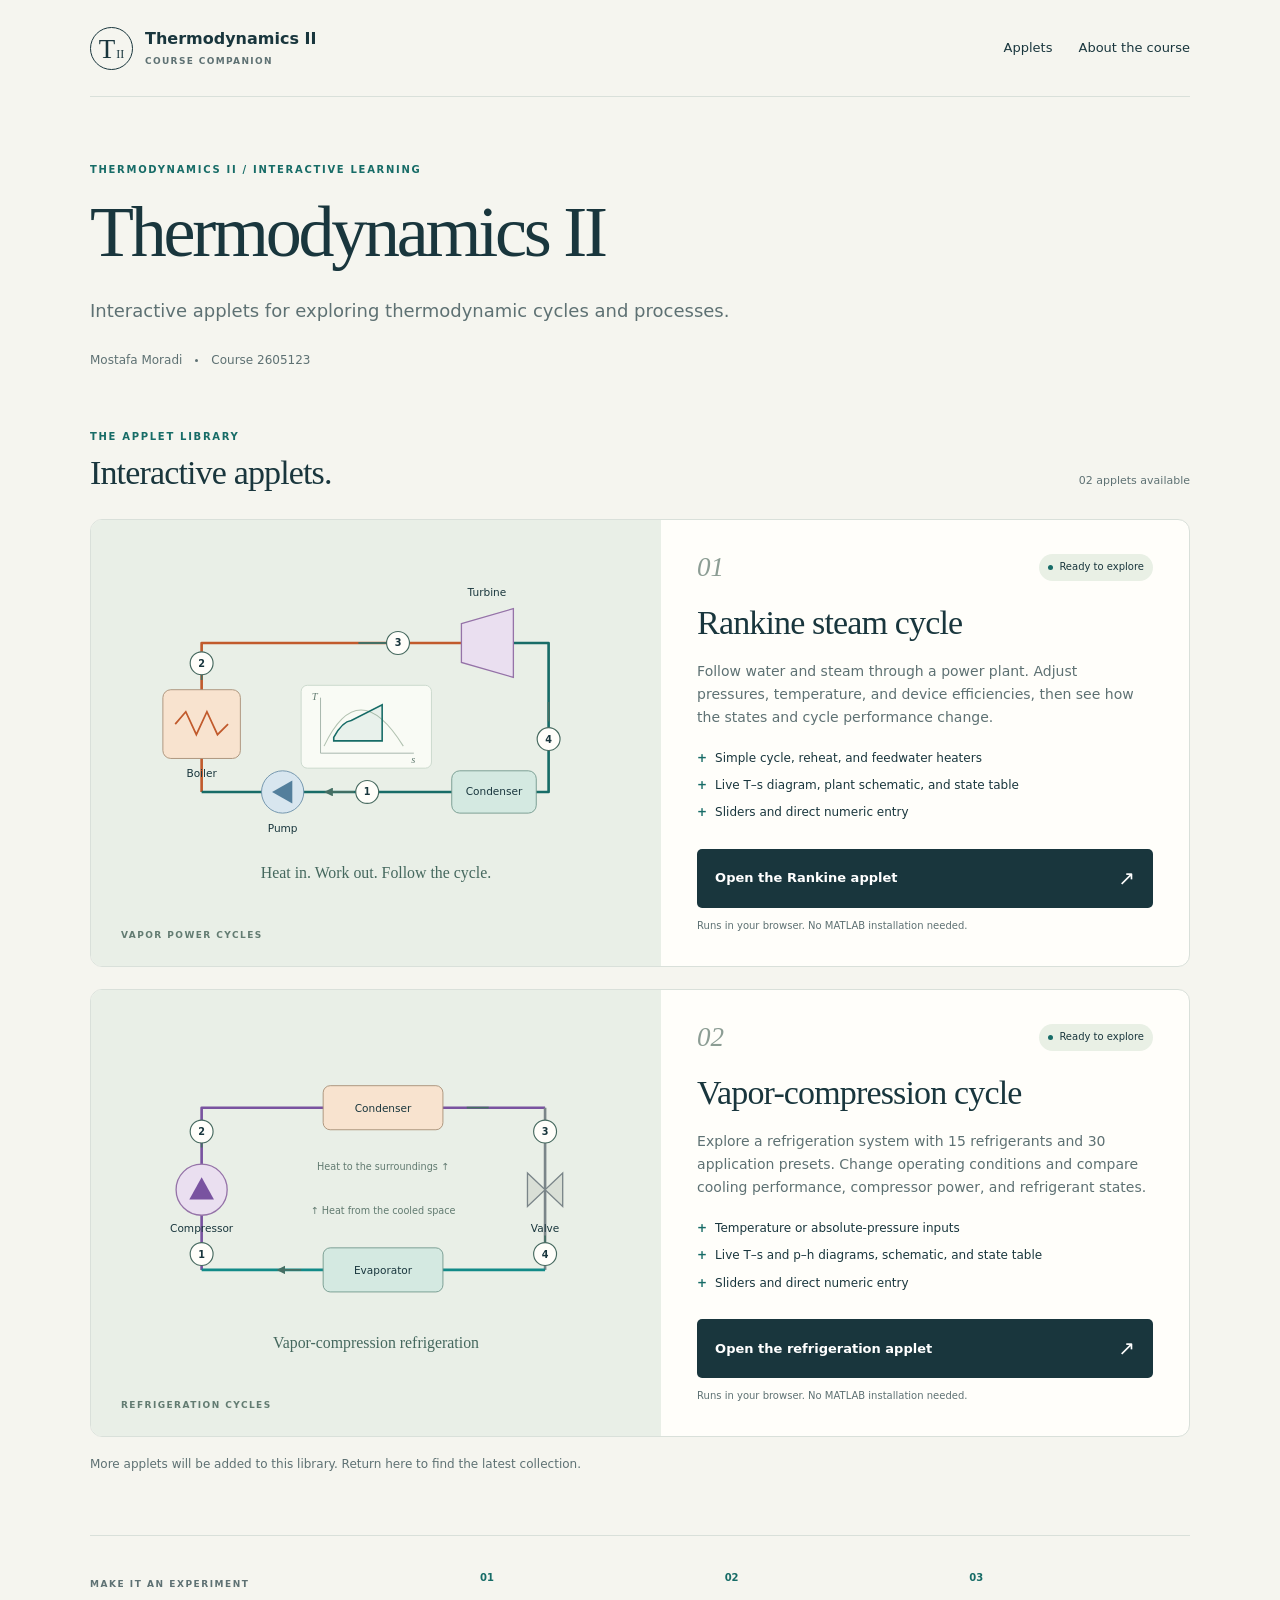
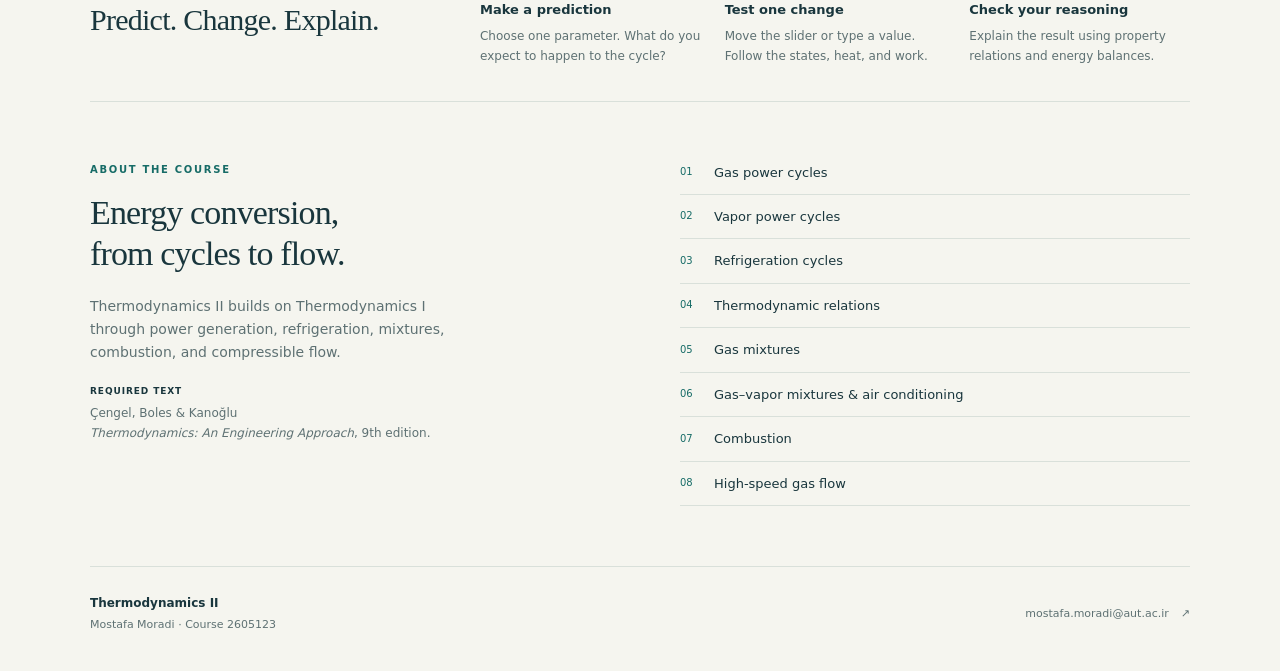
==== index.html @ 073ca59f "Add files via upload" ====
<!doctype html>
<html lang="en">
<head><meta charset="utf-8"><meta name="viewport" content="width=device-width, initial-scale=1"><meta name="theme-color" content="#19363d"><title>Thermodynamics II · Course applets</title><meta name="description" content="Interactive Thermodynamics II applets. Explore the Rankine steam cycle, reheat, and feedwater heating in your browser."><link rel="stylesheet" href="course.css"><link rel="icon" type="image/svg+xml" href="assets/favicon.svg"></head>
<body>
<a class="skip" href="#applets">Skip to applets</a>
<div class="page">
<header class="masthead"><a class="course-name" href="index.html" aria-label="Thermodynamics II home"><span class="course-mark" aria-hidden="true">T<span>II</span></span><span>Thermodynamics II<small>COURSE COMPANION</small></span></a><nav aria-label="Course navigation"><a href="#applets">Applets</a><a href="#course">About the course</a></nav></header>
<main>
<section class="intro" aria-labelledby="course-title"><p class="eyebrow">THERMODYNAMICS II / INTERACTIVE LEARNING</p><h1 id="course-title">Thermodynamics II</h1><p class="lead">Interactive applets for exploring thermodynamic cycles and processes.</p><div class="byline"><span>Mostafa Moradi</span><span class="divider" aria-hidden="true"></span><span>Course 2605123</span></div></section>
<section class="library" id="applets" aria-labelledby="library-title"><div class="section-heading"><div><p class="eyebrow">THE APPLET LIBRARY</p><h2 id="library-title">Interactive applets.</h2></div><span class="count">02 applets available</span></div>
<article class="applet"><div class="applet-art"><a href="applets/rankine/index.html" tabindex="-1" aria-hidden="true"><img src="assets/rankine-cycle.svg" width="620" height="430" alt=""></a><span class="art-caption">VAPOR POWER CYCLES</span></div><div class="applet-copy"><div class="applet-meta"><span class="applet-number">01</span><span class="available"><i aria-hidden="true"></i>Ready to explore</span></div><h3>Rankine steam cycle</h3><p>Follow water and steam through a power plant. Adjust pressures, temperature, and device efficiencies, then see how the states and cycle performance change.</p><ul class="features"><li>Simple cycle, reheat, and feedwater heaters</li><li>Live T–s diagram, plant schematic, and state table</li><li>Sliders and direct numeric entry</li></ul><a class="open-app" href="applets/rankine/index.html">Open the Rankine applet <span aria-hidden="true">↗</span></a><p class="browser-note">Runs in your browser. No MATLAB installation needed.</p></div></article>
<article class="applet"><div class="applet-art"><a href="applets/vapor-compression/index.html" tabindex="-1" aria-hidden="true"><img src="assets/vapor-compression.svg" width="620" height="430" alt=""></a><span class="art-caption">REFRIGERATION CYCLES</span></div><div class="applet-copy"><div class="applet-meta"><span class="applet-number">02</span><span class="available"><i aria-hidden="true"></i>Ready to explore</span></div><h3>Vapor-compression cycle</h3><p>Explore a refrigeration system with 15 refrigerants and 30 application presets. Change operating conditions and compare cooling performance, compressor power, and refrigerant states.</p><ul class="features"><li>Temperature or absolute-pressure inputs</li><li>Live T–s and p–h diagrams, schematic, and state table</li><li>Sliders and direct numeric entry</li></ul><a class="open-app" href="applets/vapor-compression/index.html">Open the refrigeration applet <span aria-hidden="true">↗</span></a><p class="browser-note">Runs in your browser. No MATLAB installation needed.</p></div></article>
<p class="library-note">More applets will be added to this library. Return here to find the latest collection.</p>
</section>
<section class="study" aria-labelledby="study-title"><div><p class="eyebrow">MAKE IT AN EXPERIMENT</p><h2 id="study-title">Predict. Change. Explain.</h2></div><ol><li><span>01</span><div><h3>Make a prediction</h3><p>Choose one parameter. What do you expect to happen to the cycle?</p></div></li><li><span>02</span><div><h3>Test one change</h3><p>Move the slider or type a value. Follow the states, heat, and work.</p></div></li><li><span>03</span><div><h3>Check your reasoning</h3><p>Explain the result using property relations and energy balances.</p></div></li></ol></section>
<section class="course" id="course" aria-labelledby="about-title"><div class="course-intro"><p class="eyebrow">ABOUT THE COURSE</p><h2 id="about-title">Energy conversion,<br>from cycles to flow.</h2><p>Thermodynamics II builds on Thermodynamics I through power generation, refrigeration, mixtures, combustion, and compressible flow.</p><p class="textbook"><span>Required text</span>Çengel, Boles &amp; Kanoğlu<br><em>Thermodynamics: An Engineering Approach</em>, 9th edition.</p></div><ol class="modules"><li><span>01</span>Gas power cycles</li><li><span>02</span>Vapor power cycles</li><li><span>03</span>Refrigeration cycles</li><li><span>04</span>Thermodynamic relations</li><li><span>05</span>Gas mixtures</li><li><span>06</span>Gas–vapor mixtures &amp; air conditioning</li><li><span>07</span>Combustion</li><li><span>08</span>High-speed gas flow</li></ol></section>
</main><footer><div><strong>Thermodynamics II</strong><span>Mostafa Moradi · Course 2605123</span></div><a href="mailto:mostafa.moradi@aut.ac.ir">mostafa.moradi@aut.ac.ir <span aria-hidden="true">↗</span></a></footer>
</div></body></html>
---- course.css ----
:root{--paper:#f5f5ef;--panel:#fffefa;--ink:#19363d;--muted:#5e7173;--teal:#176c67;--line:#d9e0da;--orange:#c15a2c}*{box-sizing:border-box}html{scroll-behavior:smooth;scroll-padding-top:25px}body{margin:0;background:var(--paper);color:var(--ink);font:16px/1.65 system-ui,-apple-system,BlinkMacSystemFont,"Segoe UI",sans-serif}.page{max-width:1180px;padding:0 40px;margin:auto}a{color:inherit}.masthead{display:flex;align-items:center;justify-content:space-between;gap:24px;padding:26px 0;border-bottom:1px solid var(--line)}.course-name{display:flex;align-items:center;gap:12px;text-decoration:none;font-size:16px;font-weight:650;line-height:1.25}.course-name small{display:block;font-size:9px;letter-spacing:.15em;color:var(--muted);margin-top:7px}.course-mark{display:flex;align-items:baseline;justify-content:center;width:43px;height:43px;border:1px solid var(--ink);border-radius:50%;font:27px/43px Georgia,serif;font-weight:400;flex-shrink:0}.course-mark span{font-size:12px;margin-left:1px}.masthead nav{display:flex;gap:26px}.masthead nav a{font-size:13px;text-decoration:none;min-height:44px;display:flex;align-items:center}.masthead nav a:hover{text-decoration:underline}.intro{padding:65px 0 58px;max-width:820px}.eyebrow{margin:0 0 15px;font-size:10px;letter-spacing:.17em;font-weight:750;color:var(--teal)}h1{font:500 clamp(42px,5.7vw,72px)/1.08 Georgia,serif;letter-spacing:-.045em;margin:0 0 25px}.lead{font-size:18px;line-height:1.7;color:var(--muted);max-width:655px;margin:0 0 24px}.byline{display:flex;align-items:center;gap:13px;color:var(--muted);font-size:12px}.divider{width:3px;height:3px;border-radius:50%;background:var(--muted)}.section-heading{display:flex;justify-content:space-between;align-items:end;gap:20px;margin-bottom:25px}.section-heading .eyebrow{margin-bottom:8px}h2{font:500 34px/1.2 Georgia,serif;letter-spacing:-.025em;margin:0}.count{font-size:11px;color:var(--muted);padding-bottom:4px}.applet{display:grid;grid-template-columns:1.08fr 1fr;border:1px solid var(--line);border-radius:12px;overflow:hidden;background:var(--panel)}.applet-art{position:relative;background:#e9efe7;display:flex;align-items:center;justify-content:center;min-height:420px;padding:16px 12px 45px}.applet-art>a{display:block;width:100%}.applet-art img{display:block;width:100%;height:auto}.art-caption{position:absolute;bottom:23px;left:30px;font-size:9px;letter-spacing:.16em;font-weight:750;color:#627b71}.applet-copy{padding:32px 36px}.applet-meta{display:flex;align-items:center;justify-content:space-between;gap:15px;margin-bottom:20px}.applet-number{font:italic 27px Georgia,serif;color:#8c9d94}.available{font-size:10px;background:#e9f0e5;padding:5px 9px;border-radius:20px;display:flex;align-items:center;gap:6px}.available i{width:5px;height:5px;background:var(--teal);border-radius:50%}h3{margin:0}.applet-copy h3{font:500 34px/1.2 Georgia,serif;letter-spacing:-.025em}.applet-copy>p{color:var(--muted);font-size:14px;margin:16px 0}.features{list-style:none;margin:20px 0 26px;padding:0;font-size:12px;line-height:1.6}.features li{margin:8px 0;padding-left:18px;position:relative}.features li::before{content:'+';position:absolute;left:0;color:var(--teal);font-weight:700}.open-app{display:flex;align-items:center;justify-content:space-between;gap:15px;width:100%;padding:13px 18px;background:var(--ink);color:white;text-decoration:none;border-radius:5px;font-size:13px;font-weight:600;min-height:48px}.open-app:hover{background:var(--teal)}.open-app span{font-size:20px;font-weight:400}.applet-copy .browser-note{font-size:10px;margin:10px 0 0}.library-note{font-size:12px;color:var(--muted);margin:18px 0 0}.study{margin-top:60px;padding:34px 0;border-top:1px solid var(--line);border-bottom:1px solid var(--line);display:grid;grid-template-columns:.8fr 1.6fr;gap:35px}.study h2{font-size:30px}.study .eyebrow{font-size:9px;margin-bottom:10px}.study ol{list-style:none;margin:0;padding:0;display:grid;grid-template-columns:repeat(3,1fr);gap:24px}.study li>span{font-size:10px;color:var(--teal);font-weight:650;display:block;margin-bottom:12px}.study h3{font-size:13px;font-weight:650}.study p{font-size:12px;color:var(--muted);margin:7px 0 0}.course{padding:60px 0;display:grid;grid-template-columns:1fr 1fr;gap:80px}.course-intro>p:not(.eyebrow){font-size:14px;color:var(--muted);max-width:390px;margin-top:20px}.course .textbook{font-size:12px!important}.textbook>span{display:block;text-transform:uppercase;font-size:9px;letter-spacing:.1em;font-weight:700;color:var(--ink);margin-bottom:5px}.modules{list-style:none;margin:0;padding:0;align-self:start}.modules li{padding:11px 0;border-bottom:1px solid var(--line);display:flex;align-items:center;gap:18px;font-size:13px}.modules li:first-child{padding-top:0}.modules span{font-size:10px;font-variant-numeric:tabular-nums;color:var(--teal);min-width:16px}footer{padding:25px 0 35px;border-top:1px solid var(--line);display:flex;align-items:center;justify-content:space-between;gap:20px;font-size:11px;color:var(--muted)}footer strong{display:block;color:var(--ink);font-size:12px;font-weight:650}footer>div>span{display:block;margin-top:3px}footer a{text-decoration:none;min-height:44px;display:flex;align-items:center;gap:12px}footer a:hover{text-decoration:underline}.skip{position:absolute;top:-100px;left:15px;background:white;padding:10px;z-index:10}.skip:focus{top:10px}a:focus-visible{outline:3px solid #bb8c33;outline-offset:5px}@media(max-width:950px){.page{padding:0 26px}.applet-copy{padding:27px}.applet-copy h3{font-size:29px}.applet-art{min-height:390px}.study{grid-template-columns:1fr}.course{gap:40px}}@media(max-width:650px){.page{padding:0 20px}.masthead{padding:20px 0;gap:16px;align-items:flex-start}.course-name{font-size:13px;gap:8px}.course-name small{font-size:8px}.course-mark{width:36px;height:36px;font-size:24px;line-height:36px}.course-mark span{font-size:10px}.masthead nav{gap:12px}.masthead nav a{font-size:10px;min-height:36px}.intro{padding:42px 0}.intro .eyebrow{font-size:8px}h1{font-size:44px}.lead{font-size:15px}.section-heading{align-items:start}.section-heading h2{font-size:28px}.count{font-size:9px;max-width:70px;text-align:right}.applet{grid-template-columns:1fr}.applet-art{min-height:0;padding:12px 15px 38px}.applet-art img{max-height:290px}.art-caption{left:24px;bottom:18px;font-size:8px}.applet-copy{padding:25px}.applet-meta{margin-bottom:14px}.applet-copy h3{font-size:31px}.applet-copy>p{font-size:14px}.study{margin-top:38px;padding:28px 0;gap:25px}.study ol{grid-template-columns:1fr;gap:22px}.study li{display:flex;gap:18px}.study li>span{margin-top:2px}.study p{font-size:13px}.course{grid-template-columns:1fr;padding:38px 0;gap:28px}.course h2{font-size:31px}footer{align-items:flex-start;flex-direction:column;gap:10px}}@media(max-width:370px){.page{padding:0 15px}.course-name{font-size:12px}.masthead nav{gap:8px}.masthead nav a{font-size:9px}h1{font-size:38px}.applet-copy{padding:22px}}@media(prefers-reduced-motion:reduce){html{scroll-behavior:auto}}@media print{body{background:white}.masthead nav{display:none}.intro{padding:25px 0}.applet,.course,.study{break-inside:avoid}.open-app{color:black;background:white;border:1px solid black}.study,.course{margin:15px 0;padding:15px 0}.page{padding:0}}

.applet + .applet{margin-top:22px}
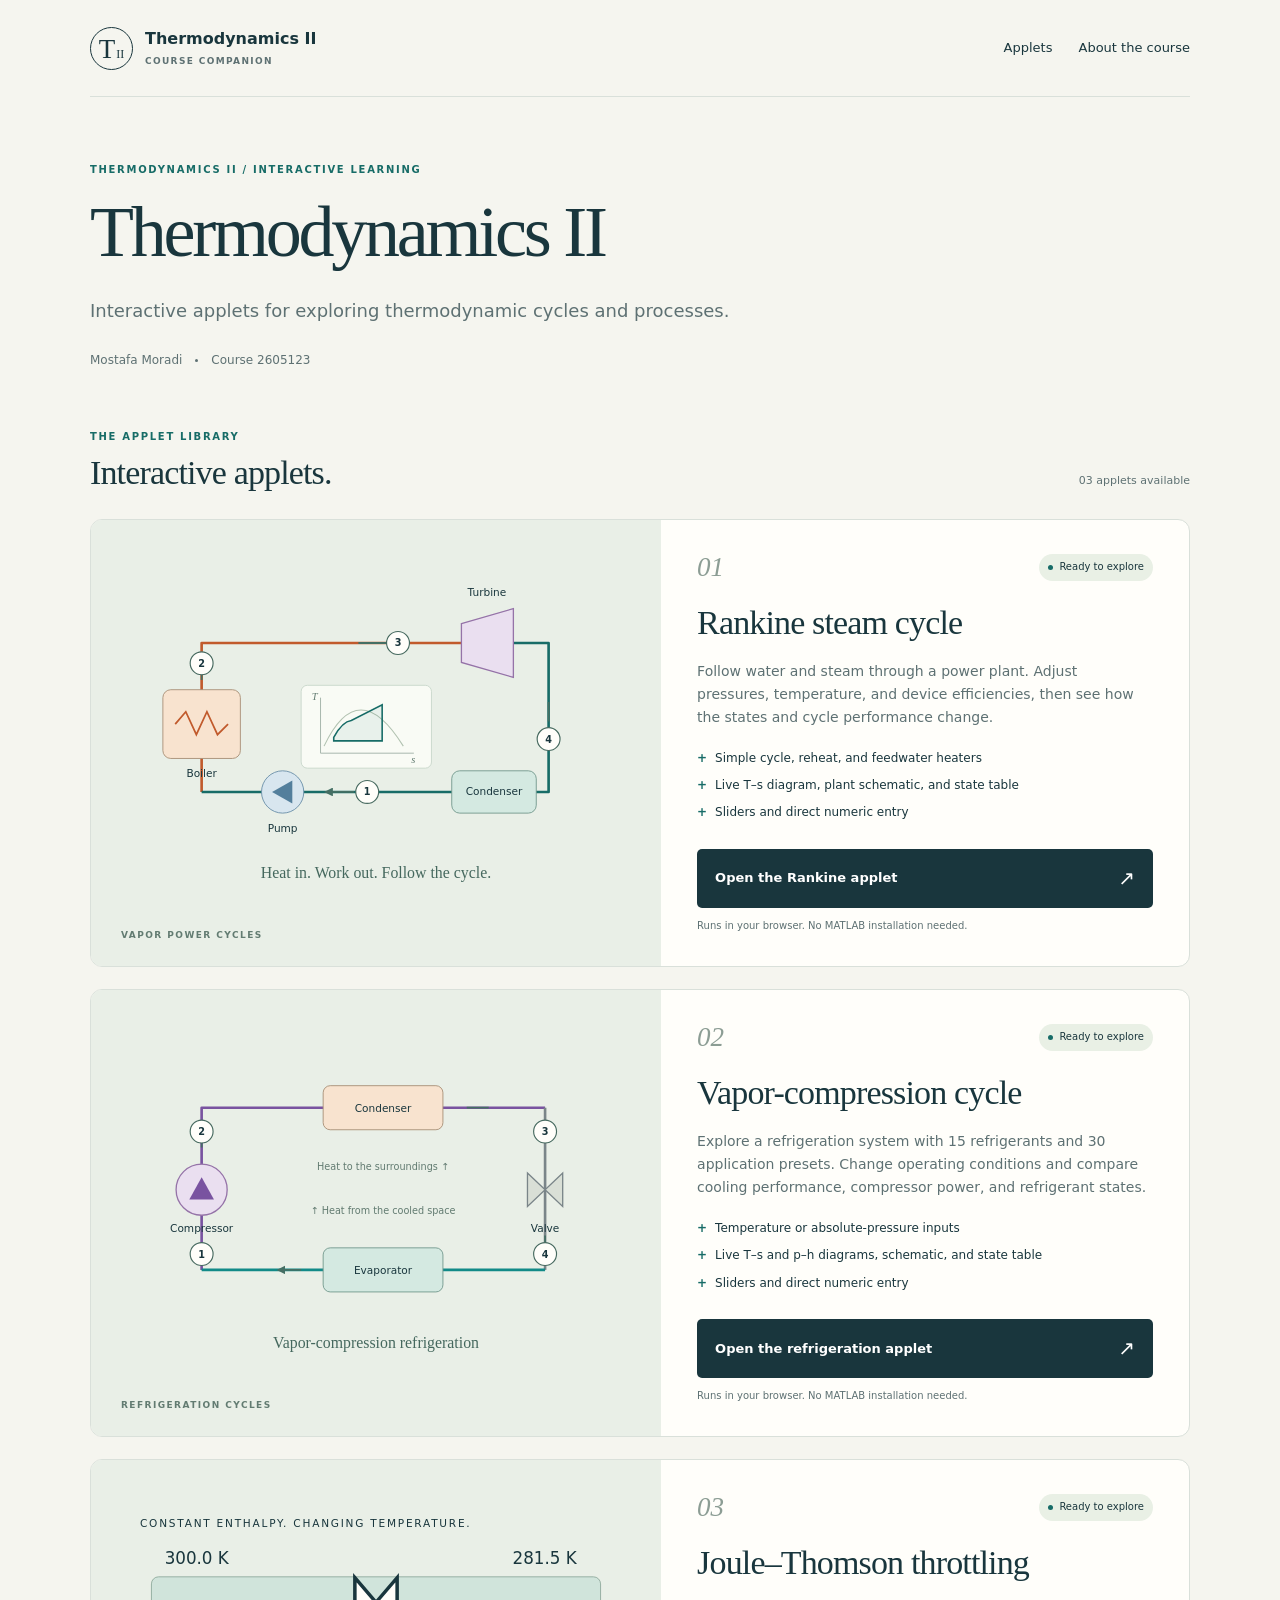
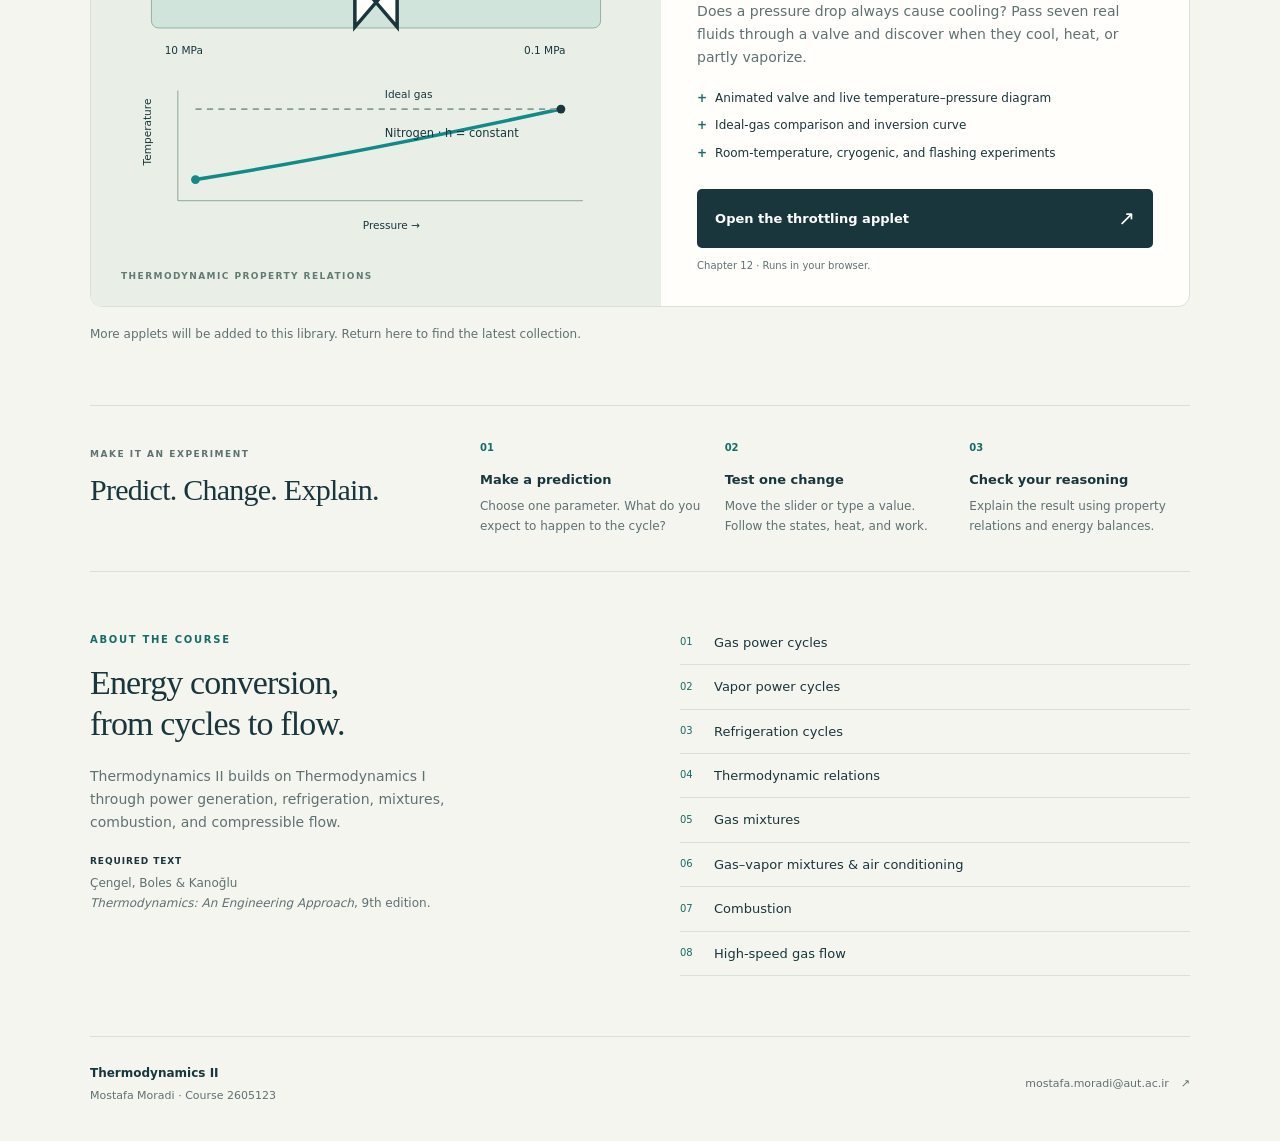
==== commit 3890bb38: "Add files via upload" ====
--- a/index.html
+++ b/index.html
@@ -1,15 +1,16 @@
 <!doctype html>
 <html lang="en">
-<head><meta charset="utf-8"><meta name="viewport" content="width=device-width, initial-scale=1"><meta name="theme-color" content="#19363d"><title>Thermodynamics II · Course applets</title><meta name="description" content="Interactive Thermodynamics II applets. Explore the Rankine steam cycle, reheat, and feedwater heating in your browser."><link rel="stylesheet" href="course.css"><link rel="icon" type="image/svg+xml" href="assets/favicon.svg"></head>
+<head><meta charset="utf-8"><meta name="viewport" content="width=device-width, initial-scale=1"><meta name="theme-color" content="#19363d"><title>Thermodynamics II · Course applets</title><meta name="description" content="Interactive Thermodynamics II applets. Explore steam power, refrigeration, and Joule–Thomson throttling in your browser."><link rel="stylesheet" href="course.css"><link rel="icon" type="image/svg+xml" href="assets/favicon.svg"></head>
 <body>
 <a class="skip" href="#applets">Skip to applets</a>
 <div class="page">
 <header class="masthead"><a class="course-name" href="index.html" aria-label="Thermodynamics II home"><span class="course-mark" aria-hidden="true">T<span>II</span></span><span>Thermodynamics II<small>COURSE COMPANION</small></span></a><nav aria-label="Course navigation"><a href="#applets">Applets</a><a href="#course">About the course</a></nav></header>
 <main>
 <section class="intro" aria-labelledby="course-title"><p class="eyebrow">THERMODYNAMICS II / INTERACTIVE LEARNING</p><h1 id="course-title">Thermodynamics II</h1><p class="lead">Interactive applets for exploring thermodynamic cycles and processes.</p><div class="byline"><span>Mostafa Moradi</span><span class="divider" aria-hidden="true"></span><span>Course 2605123</span></div></section>
-<section class="library" id="applets" aria-labelledby="library-title"><div class="section-heading"><div><p class="eyebrow">THE APPLET LIBRARY</p><h2 id="library-title">Interactive applets.</h2></div><span class="count">02 applets available</span></div>
+<section class="library" id="applets" aria-labelledby="library-title"><div class="section-heading"><div><p class="eyebrow">THE APPLET LIBRARY</p><h2 id="library-title">Interactive applets.</h2></div><span class="count">03 applets available</span></div>
 <article class="applet"><div class="applet-art"><a href="applets/rankine/index.html" tabindex="-1" aria-hidden="true"><img src="assets/rankine-cycle.svg" width="620" height="430" alt=""></a><span class="art-caption">VAPOR POWER CYCLES</span></div><div class="applet-copy"><div class="applet-meta"><span class="applet-number">01</span><span class="available"><i aria-hidden="true"></i>Ready to explore</span></div><h3>Rankine steam cycle</h3><p>Follow water and steam through a power plant. Adjust pressures, temperature, and device efficiencies, then see how the states and cycle performance change.</p><ul class="features"><li>Simple cycle, reheat, and feedwater heaters</li><li>Live T–s diagram, plant schematic, and state table</li><li>Sliders and direct numeric entry</li></ul><a class="open-app" href="applets/rankine/index.html">Open the Rankine applet <span aria-hidden="true">↗</span></a><p class="browser-note">Runs in your browser. No MATLAB installation needed.</p></div></article>
 <article class="applet"><div class="applet-art"><a href="applets/vapor-compression/index.html" tabindex="-1" aria-hidden="true"><img src="assets/vapor-compression.svg" width="620" height="430" alt=""></a><span class="art-caption">REFRIGERATION CYCLES</span></div><div class="applet-copy"><div class="applet-meta"><span class="applet-number">02</span><span class="available"><i aria-hidden="true"></i>Ready to explore</span></div><h3>Vapor-compression cycle</h3><p>Explore a refrigeration system with 15 refrigerants and 30 application presets. Change operating conditions and compare cooling performance, compressor power, and refrigerant states.</p><ul class="features"><li>Temperature or absolute-pressure inputs</li><li>Live T–s and p–h diagrams, schematic, and state table</li><li>Sliders and direct numeric entry</li></ul><a class="open-app" href="applets/vapor-compression/index.html">Open the refrigeration applet <span aria-hidden="true">↗</span></a><p class="browser-note">Runs in your browser. No MATLAB installation needed.</p></div></article>
+<article class="applet"><div class="applet-art"><a href="applets/joule-thomson/index.html" tabindex="-1" aria-hidden="true"><img src="assets/joule-thomson.svg" width="620" height="430" alt=""></a><span class="art-caption">THERMODYNAMIC PROPERTY RELATIONS</span></div><div class="applet-copy"><div class="applet-meta"><span class="applet-number">03</span><span class="available"><i aria-hidden="true"></i>Ready to explore</span></div><h3>Joule–Thomson throttling</h3><p>Does a pressure drop always cause cooling? Pass seven real fluids through a valve and discover when they cool, heat, or partly vaporize.</p><ul class="features"><li>Animated valve and live temperature–pressure diagram</li><li>Ideal-gas comparison and inversion curve</li><li>Room-temperature, cryogenic, and flashing experiments</li></ul><a class="open-app" href="applets/joule-thomson/index.html">Open the throttling applet <span aria-hidden="true">↗</span></a><p class="browser-note">Chapter 12 · Runs in your browser.</p></div></article>
 <p class="library-note">More applets will be added to this library. Return here to find the latest collection.</p>
 </section>
 <section class="study" aria-labelledby="study-title"><div><p class="eyebrow">MAKE IT AN EXPERIMENT</p><h2 id="study-title">Predict. Change. Explain.</h2></div><ol><li><span>01</span><div><h3>Make a prediction</h3><p>Choose one parameter. What do you expect to happen to the cycle?</p></div></li><li><span>02</span><div><h3>Test one change</h3><p>Move the slider or type a value. Follow the states, heat, and work.</p></div></li><li><span>03</span><div><h3>Check your reasoning</h3><p>Explain the result using property relations and energy balances.</p></div></li></ol></section>
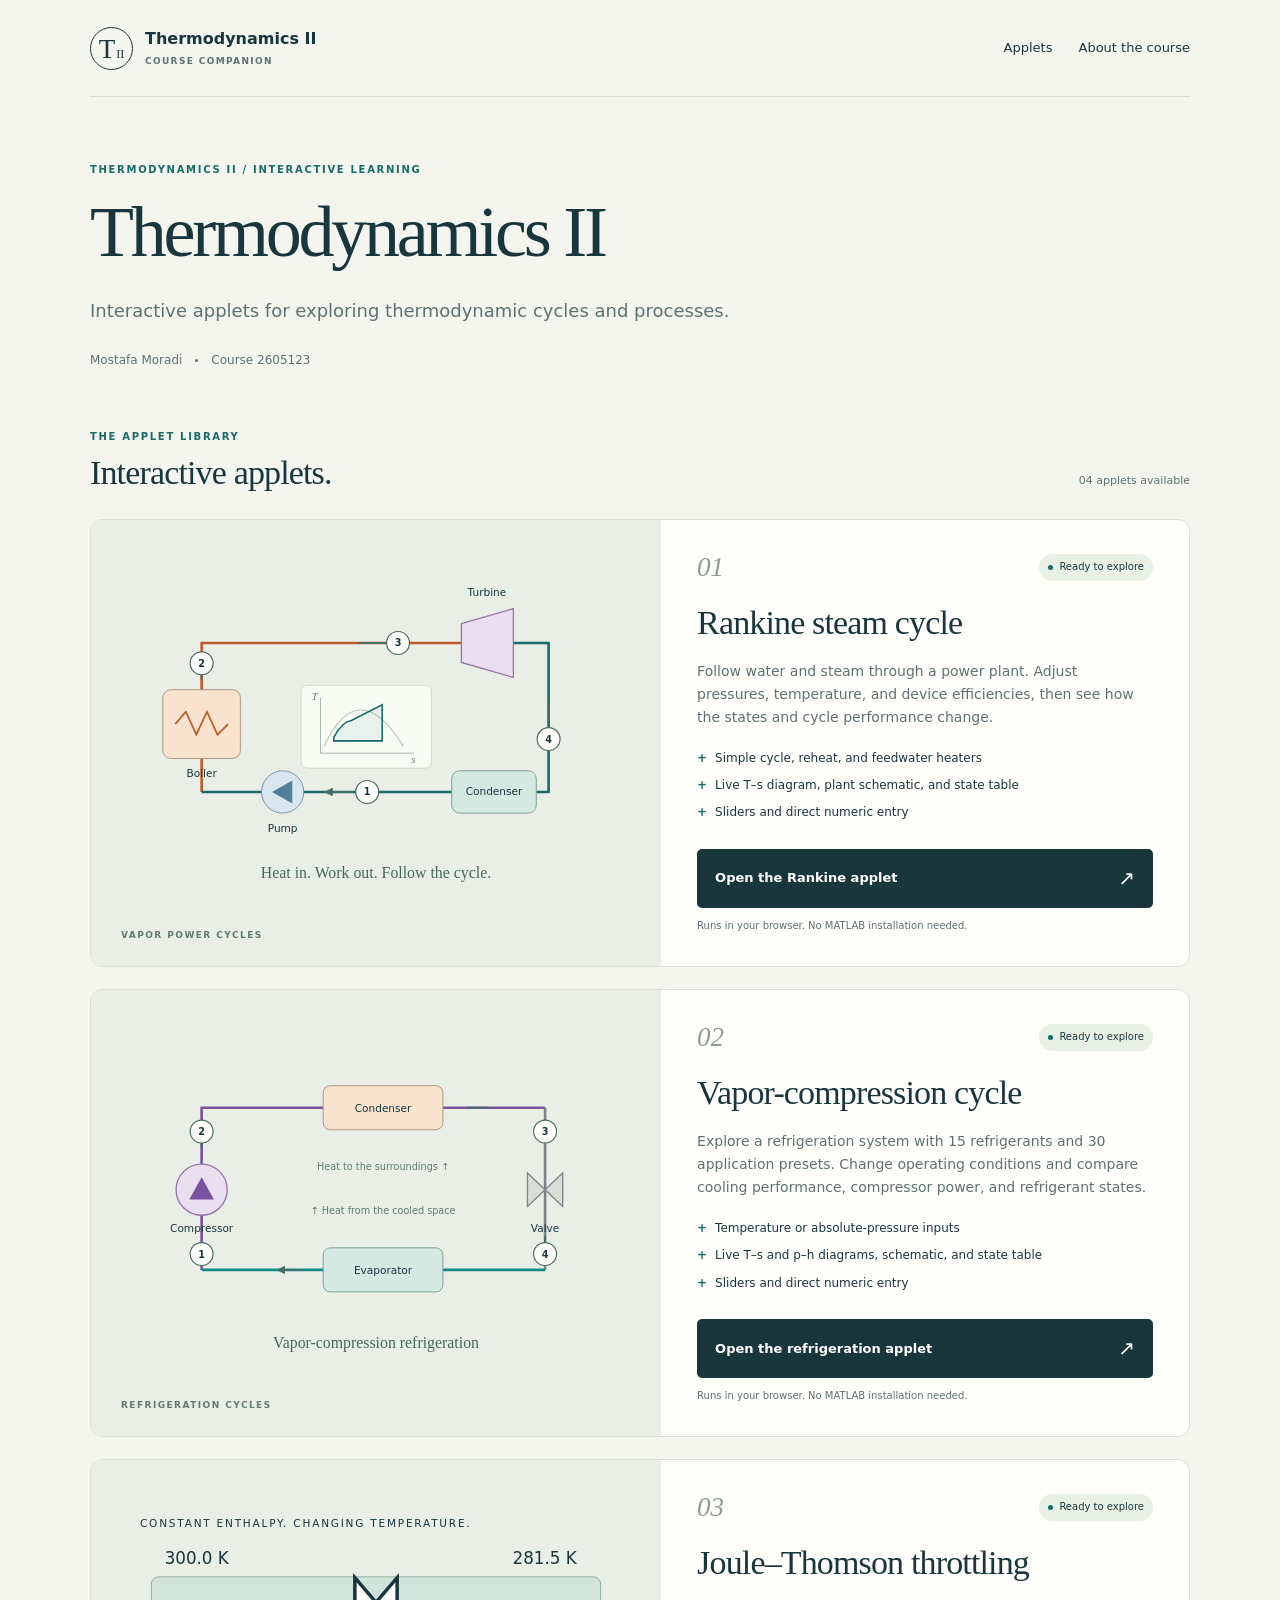
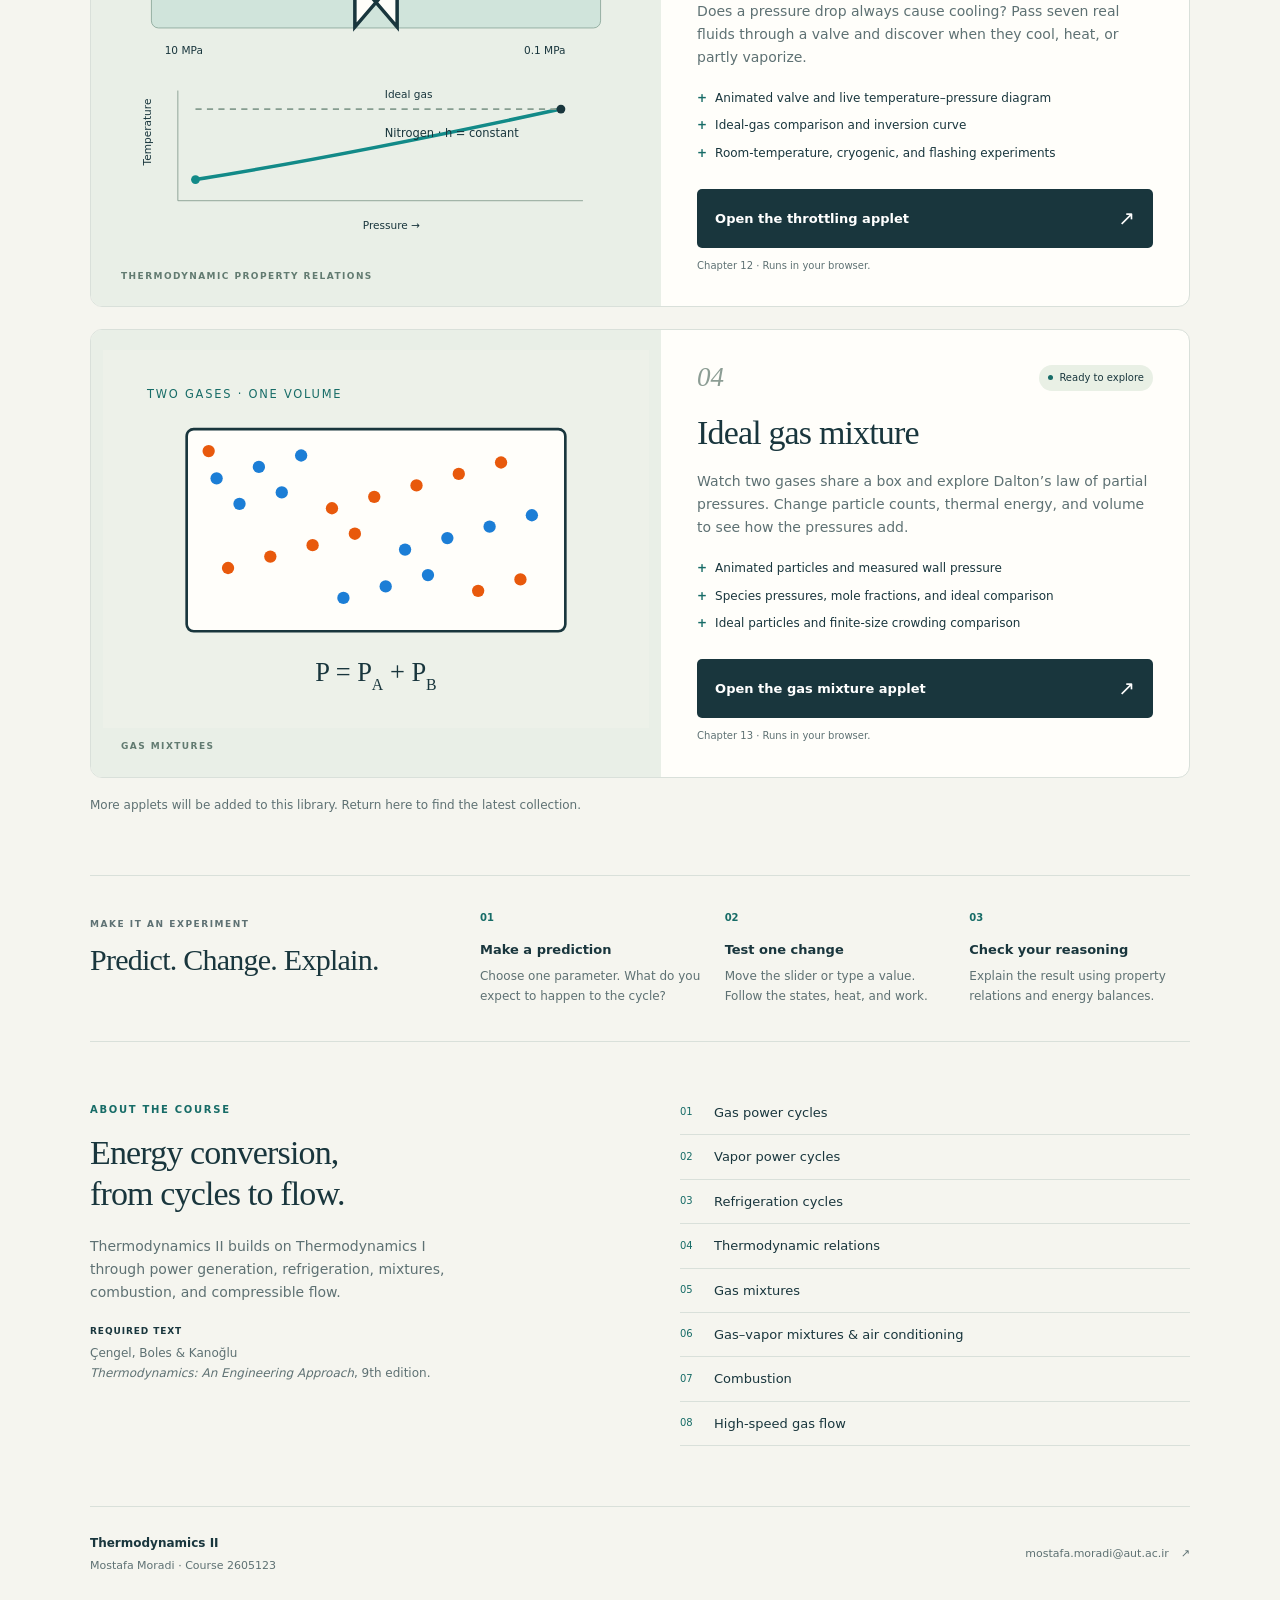
==== commit f6d2472d: "Add files via upload" ====
--- a/index.html
+++ b/index.html
@@ -7,10 +7,11 @@
 <header class="masthead"><a class="course-name" href="index.html" aria-label="Thermodynamics II home"><span class="course-mark" aria-hidden="true">T<span>II</span></span><span>Thermodynamics II<small>COURSE COMPANION</small></span></a><nav aria-label="Course navigation"><a href="#applets">Applets</a><a href="#course">About the course</a></nav></header>
 <main>
 <section class="intro" aria-labelledby="course-title"><p class="eyebrow">THERMODYNAMICS II / INTERACTIVE LEARNING</p><h1 id="course-title">Thermodynamics II</h1><p class="lead">Interactive applets for exploring thermodynamic cycles and processes.</p><div class="byline"><span>Mostafa Moradi</span><span class="divider" aria-hidden="true"></span><span>Course 2605123</span></div></section>
-<section class="library" id="applets" aria-labelledby="library-title"><div class="section-heading"><div><p class="eyebrow">THE APPLET LIBRARY</p><h2 id="library-title">Interactive applets.</h2></div><span class="count">03 applets available</span></div>
+<section class="library" id="applets" aria-labelledby="library-title"><div class="section-heading"><div><p class="eyebrow">THE APPLET LIBRARY</p><h2 id="library-title">Interactive applets.</h2></div><span class="count">04 applets available</span></div>
 <article class="applet"><div class="applet-art"><a href="applets/rankine/index.html" tabindex="-1" aria-hidden="true"><img src="assets/rankine-cycle.svg" width="620" height="430" alt=""></a><span class="art-caption">VAPOR POWER CYCLES</span></div><div class="applet-copy"><div class="applet-meta"><span class="applet-number">01</span><span class="available"><i aria-hidden="true"></i>Ready to explore</span></div><h3>Rankine steam cycle</h3><p>Follow water and steam through a power plant. Adjust pressures, temperature, and device efficiencies, then see how the states and cycle performance change.</p><ul class="features"><li>Simple cycle, reheat, and feedwater heaters</li><li>Live T–s diagram, plant schematic, and state table</li><li>Sliders and direct numeric entry</li></ul><a class="open-app" href="applets/rankine/index.html">Open the Rankine applet <span aria-hidden="true">↗</span></a><p class="browser-note">Runs in your browser. No MATLAB installation needed.</p></div></article>
 <article class="applet"><div class="applet-art"><a href="applets/vapor-compression/index.html" tabindex="-1" aria-hidden="true"><img src="assets/vapor-compression.svg" width="620" height="430" alt=""></a><span class="art-caption">REFRIGERATION CYCLES</span></div><div class="applet-copy"><div class="applet-meta"><span class="applet-number">02</span><span class="available"><i aria-hidden="true"></i>Ready to explore</span></div><h3>Vapor-compression cycle</h3><p>Explore a refrigeration system with 15 refrigerants and 30 application presets. Change operating conditions and compare cooling performance, compressor power, and refrigerant states.</p><ul class="features"><li>Temperature or absolute-pressure inputs</li><li>Live T–s and p–h diagrams, schematic, and state table</li><li>Sliders and direct numeric entry</li></ul><a class="open-app" href="applets/vapor-compression/index.html">Open the refrigeration applet <span aria-hidden="true">↗</span></a><p class="browser-note">Runs in your browser. No MATLAB installation needed.</p></div></article>
 <article class="applet"><div class="applet-art"><a href="applets/joule-thomson/index.html" tabindex="-1" aria-hidden="true"><img src="assets/joule-thomson.svg" width="620" height="430" alt=""></a><span class="art-caption">THERMODYNAMIC PROPERTY RELATIONS</span></div><div class="applet-copy"><div class="applet-meta"><span class="applet-number">03</span><span class="available"><i aria-hidden="true"></i>Ready to explore</span></div><h3>Joule–Thomson throttling</h3><p>Does a pressure drop always cause cooling? Pass seven real fluids through a valve and discover when they cool, heat, or partly vaporize.</p><ul class="features"><li>Animated valve and live temperature–pressure diagram</li><li>Ideal-gas comparison and inversion curve</li><li>Room-temperature, cryogenic, and flashing experiments</li></ul><a class="open-app" href="applets/joule-thomson/index.html">Open the throttling applet <span aria-hidden="true">↗</span></a><p class="browser-note">Chapter 12 · Runs in your browser.</p></div></article>
+<article class="applet"><div class="applet-art"><a href="applets/ideal-gas-mixture/index.html" tabindex="-1" aria-hidden="true"><img src="assets/ideal-gas-mixture.svg" width="620" height="430" alt=""></a><span class="art-caption">GAS MIXTURES</span></div><div class="applet-copy"><div class="applet-meta"><span class="applet-number">04</span><span class="available"><i aria-hidden="true"></i>Ready to explore</span></div><h3>Ideal gas mixture</h3><p>Watch two gases share a box and explore Dalton’s law of partial pressures. Change particle counts, thermal energy, and volume to see how the pressures add.</p><ul class="features"><li>Animated particles and measured wall pressure</li><li>Species pressures, mole fractions, and ideal comparison</li><li>Ideal particles and finite-size crowding comparison</li></ul><a class="open-app" href="applets/ideal-gas-mixture/index.html">Open the gas mixture applet <span aria-hidden="true">↗</span></a><p class="browser-note">Chapter 13 · Runs in your browser.</p></div></article>
 <p class="library-note">More applets will be added to this library. Return here to find the latest collection.</p>
 </section>
 <section class="study" aria-labelledby="study-title"><div><p class="eyebrow">MAKE IT AN EXPERIMENT</p><h2 id="study-title">Predict. Change. Explain.</h2></div><ol><li><span>01</span><div><h3>Make a prediction</h3><p>Choose one parameter. What do you expect to happen to the cycle?</p></div></li><li><span>02</span><div><h3>Test one change</h3><p>Move the slider or type a value. Follow the states, heat, and work.</p></div></li><li><span>03</span><div><h3>Check your reasoning</h3><p>Explain the result using property relations and energy balances.</p></div></li></ol></section>
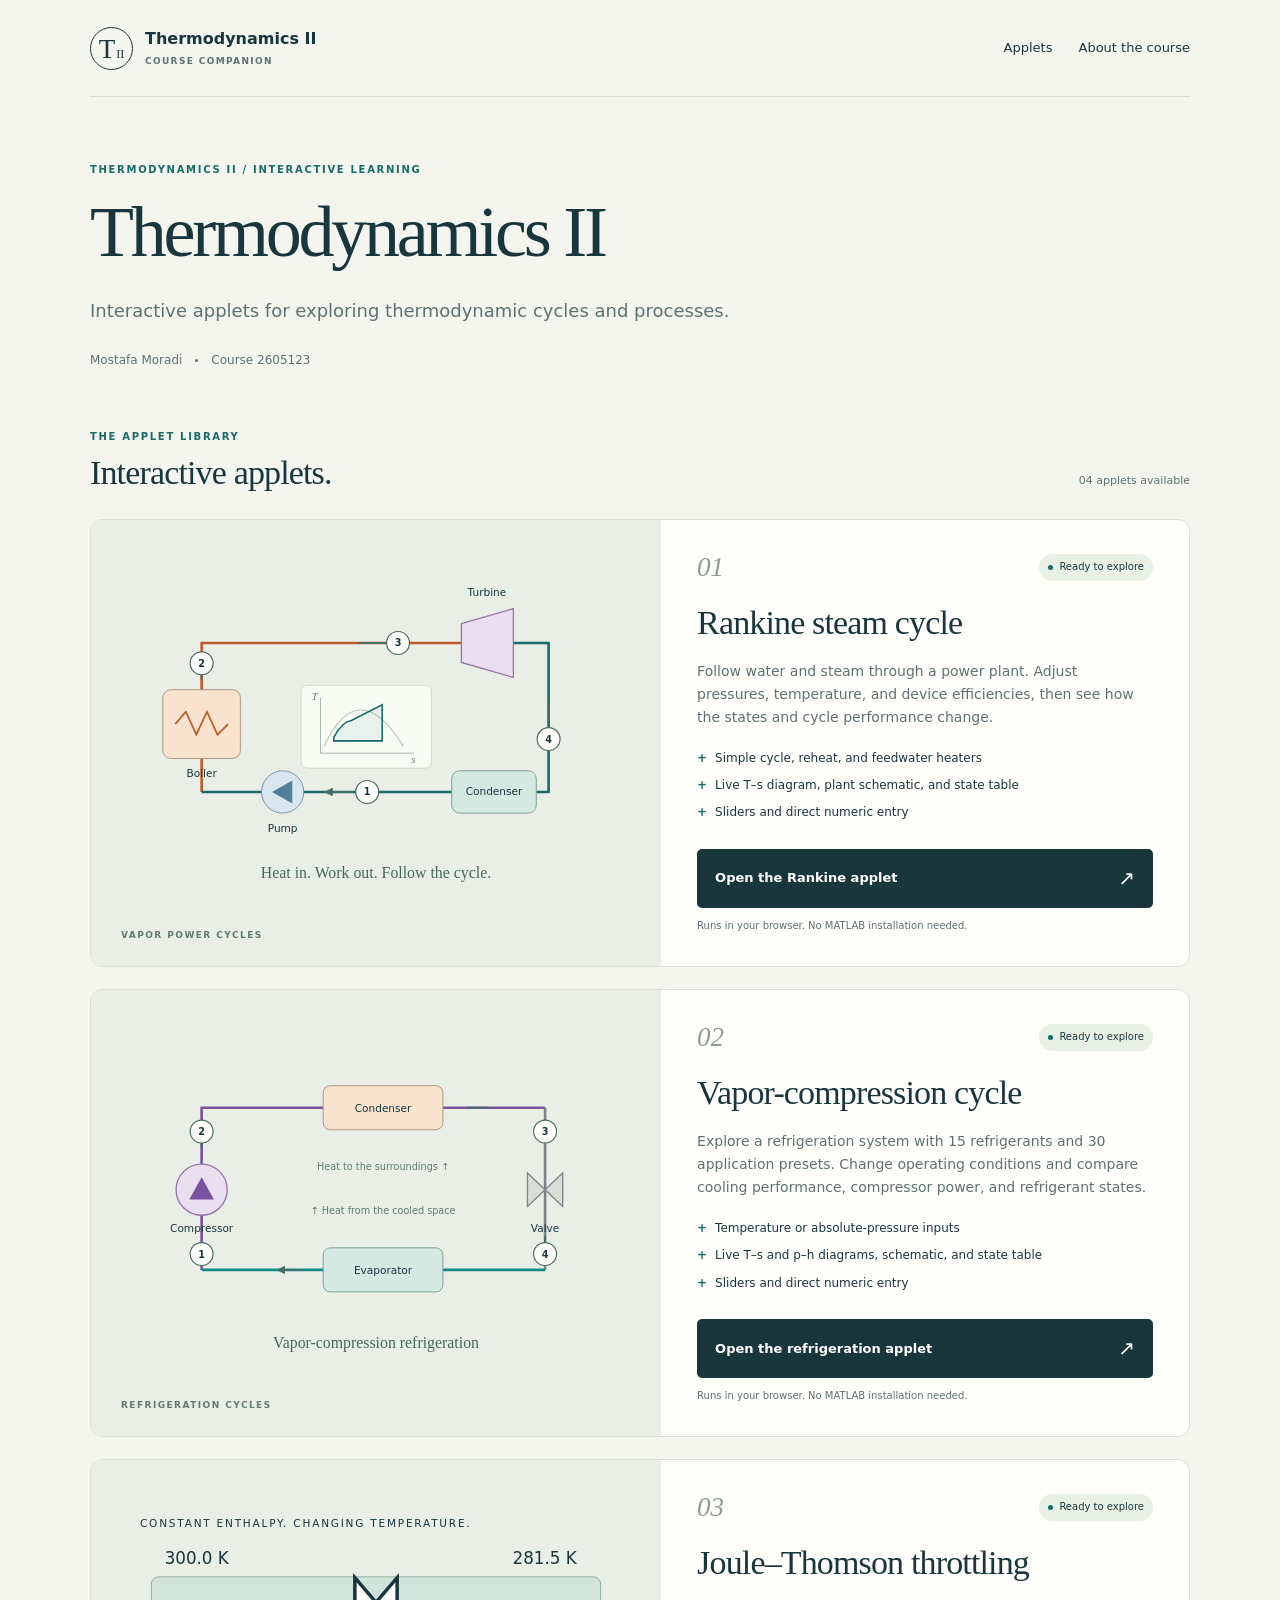
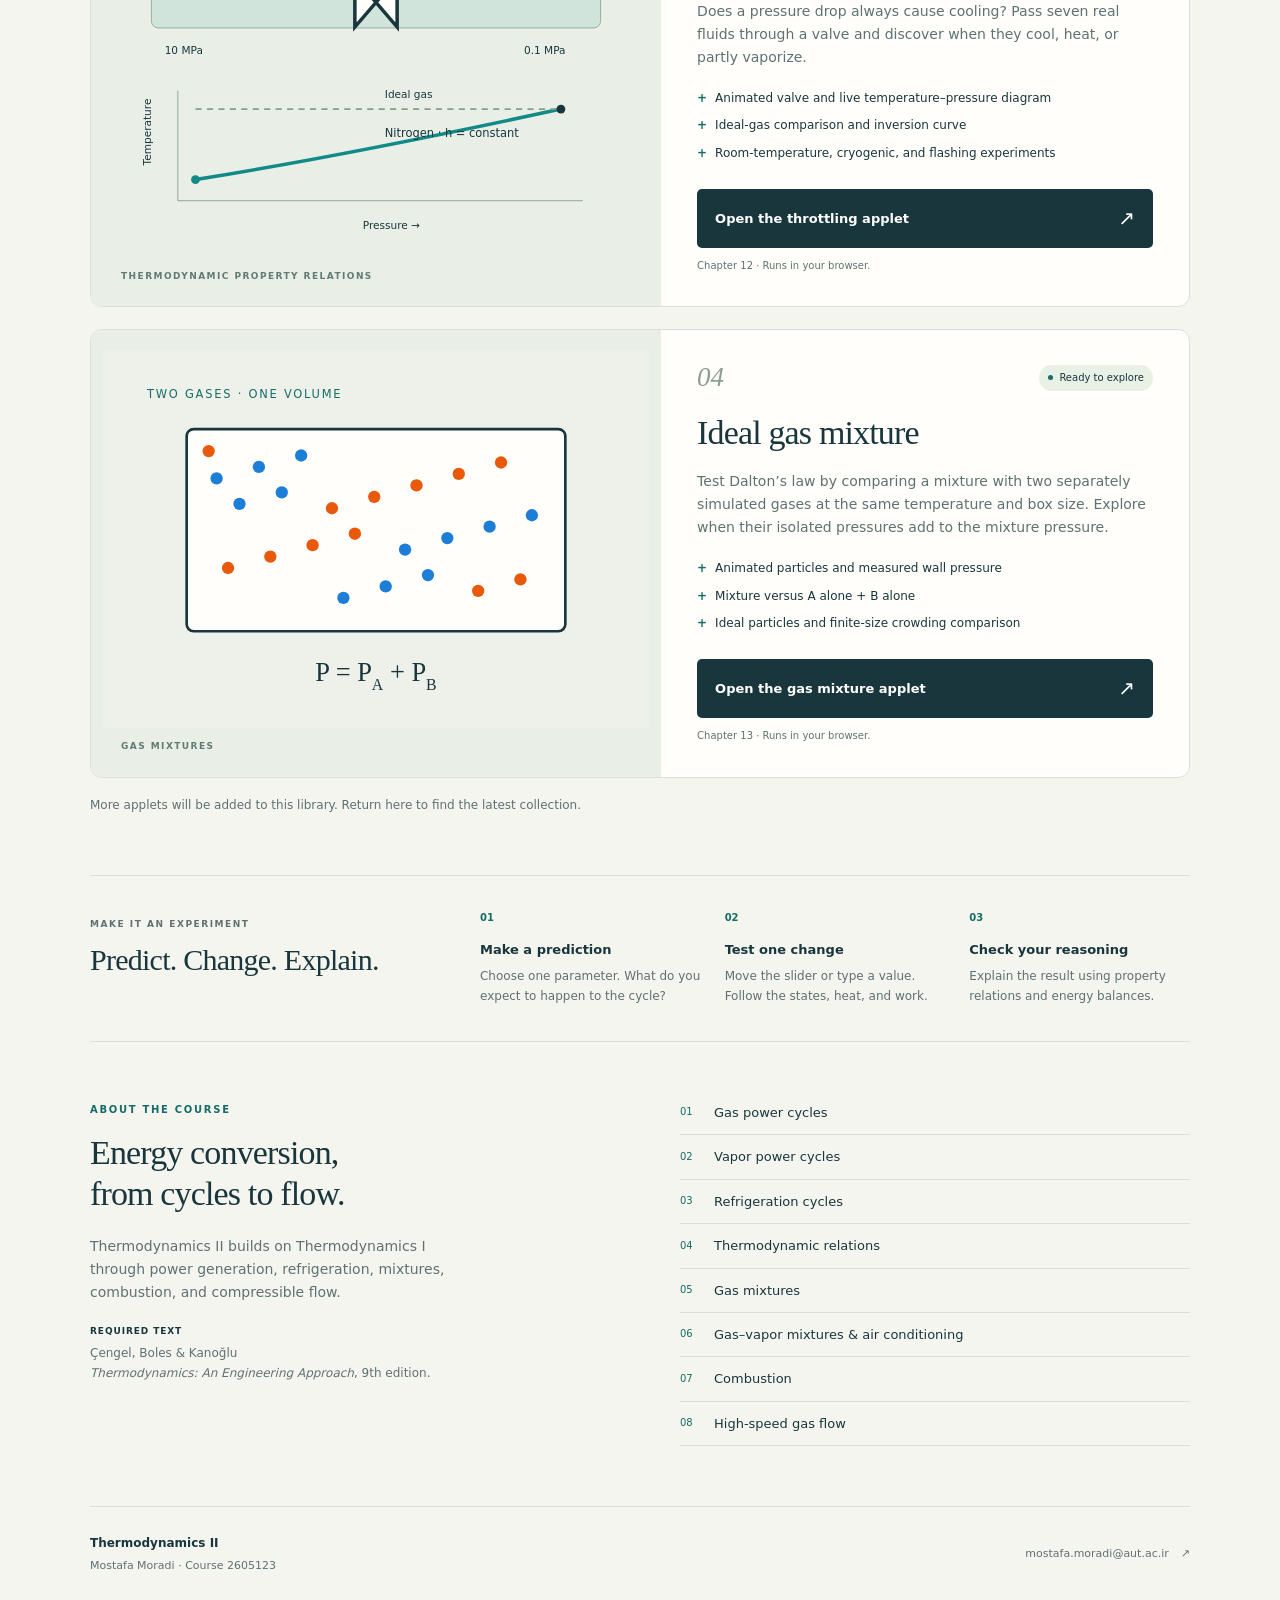
==== commit d213c592: "Add files via upload" ====
--- a/index.html
+++ b/index.html
@@ -11,7 +11,7 @@
 <article class="applet"><div class="applet-art"><a href="applets/rankine/index.html" tabindex="-1" aria-hidden="true"><img src="assets/rankine-cycle.svg" width="620" height="430" alt=""></a><span class="art-caption">VAPOR POWER CYCLES</span></div><div class="applet-copy"><div class="applet-meta"><span class="applet-number">01</span><span class="available"><i aria-hidden="true"></i>Ready to explore</span></div><h3>Rankine steam cycle</h3><p>Follow water and steam through a power plant. Adjust pressures, temperature, and device efficiencies, then see how the states and cycle performance change.</p><ul class="features"><li>Simple cycle, reheat, and feedwater heaters</li><li>Live T–s diagram, plant schematic, and state table</li><li>Sliders and direct numeric entry</li></ul><a class="open-app" href="applets/rankine/index.html">Open the Rankine applet <span aria-hidden="true">↗</span></a><p class="browser-note">Runs in your browser. No MATLAB installation needed.</p></div></article>
 <article class="applet"><div class="applet-art"><a href="applets/vapor-compression/index.html" tabindex="-1" aria-hidden="true"><img src="assets/vapor-compression.svg" width="620" height="430" alt=""></a><span class="art-caption">REFRIGERATION CYCLES</span></div><div class="applet-copy"><div class="applet-meta"><span class="applet-number">02</span><span class="available"><i aria-hidden="true"></i>Ready to explore</span></div><h3>Vapor-compression cycle</h3><p>Explore a refrigeration system with 15 refrigerants and 30 application presets. Change operating conditions and compare cooling performance, compressor power, and refrigerant states.</p><ul class="features"><li>Temperature or absolute-pressure inputs</li><li>Live T–s and p–h diagrams, schematic, and state table</li><li>Sliders and direct numeric entry</li></ul><a class="open-app" href="applets/vapor-compression/index.html">Open the refrigeration applet <span aria-hidden="true">↗</span></a><p class="browser-note">Runs in your browser. No MATLAB installation needed.</p></div></article>
 <article class="applet"><div class="applet-art"><a href="applets/joule-thomson/index.html" tabindex="-1" aria-hidden="true"><img src="assets/joule-thomson.svg" width="620" height="430" alt=""></a><span class="art-caption">THERMODYNAMIC PROPERTY RELATIONS</span></div><div class="applet-copy"><div class="applet-meta"><span class="applet-number">03</span><span class="available"><i aria-hidden="true"></i>Ready to explore</span></div><h3>Joule–Thomson throttling</h3><p>Does a pressure drop always cause cooling? Pass seven real fluids through a valve and discover when they cool, heat, or partly vaporize.</p><ul class="features"><li>Animated valve and live temperature–pressure diagram</li><li>Ideal-gas comparison and inversion curve</li><li>Room-temperature, cryogenic, and flashing experiments</li></ul><a class="open-app" href="applets/joule-thomson/index.html">Open the throttling applet <span aria-hidden="true">↗</span></a><p class="browser-note">Chapter 12 · Runs in your browser.</p></div></article>
-<article class="applet"><div class="applet-art"><a href="applets/ideal-gas-mixture/index.html" tabindex="-1" aria-hidden="true"><img src="assets/ideal-gas-mixture.svg" width="620" height="430" alt=""></a><span class="art-caption">GAS MIXTURES</span></div><div class="applet-copy"><div class="applet-meta"><span class="applet-number">04</span><span class="available"><i aria-hidden="true"></i>Ready to explore</span></div><h3>Ideal gas mixture</h3><p>Watch two gases share a box and explore Dalton’s law of partial pressures. Change particle counts, thermal energy, and volume to see how the pressures add.</p><ul class="features"><li>Animated particles and measured wall pressure</li><li>Species pressures, mole fractions, and ideal comparison</li><li>Ideal particles and finite-size crowding comparison</li></ul><a class="open-app" href="applets/ideal-gas-mixture/index.html">Open the gas mixture applet <span aria-hidden="true">↗</span></a><p class="browser-note">Chapter 13 · Runs in your browser.</p></div></article>
+<article class="applet"><div class="applet-art"><a href="applets/ideal-gas-mixture/index.html" tabindex="-1" aria-hidden="true"><img src="assets/ideal-gas-mixture.svg" width="620" height="430" alt=""></a><span class="art-caption">GAS MIXTURES</span></div><div class="applet-copy"><div class="applet-meta"><span class="applet-number">04</span><span class="available"><i aria-hidden="true"></i>Ready to explore</span></div><h3>Ideal gas mixture</h3><p>Test Dalton’s law by comparing a mixture with two separately simulated gases at the same temperature and box size. Explore when their isolated pressures add to the mixture pressure.</p><ul class="features"><li>Animated particles and measured wall pressure</li><li>Mixture versus A alone + B alone</li><li>Ideal particles and finite-size crowding comparison</li></ul><a class="open-app" href="applets/ideal-gas-mixture/index.html">Open the gas mixture applet <span aria-hidden="true">↗</span></a><p class="browser-note">Chapter 13 · Runs in your browser.</p></div></article>
 <p class="library-note">More applets will be added to this library. Return here to find the latest collection.</p>
 </section>
 <section class="study" aria-labelledby="study-title"><div><p class="eyebrow">MAKE IT AN EXPERIMENT</p><h2 id="study-title">Predict. Change. Explain.</h2></div><ol><li><span>01</span><div><h3>Make a prediction</h3><p>Choose one parameter. What do you expect to happen to the cycle?</p></div></li><li><span>02</span><div><h3>Test one change</h3><p>Move the slider or type a value. Follow the states, heat, and work.</p></div></li><li><span>03</span><div><h3>Check your reasoning</h3><p>Explain the result using property relations and energy balances.</p></div></li></ol></section>
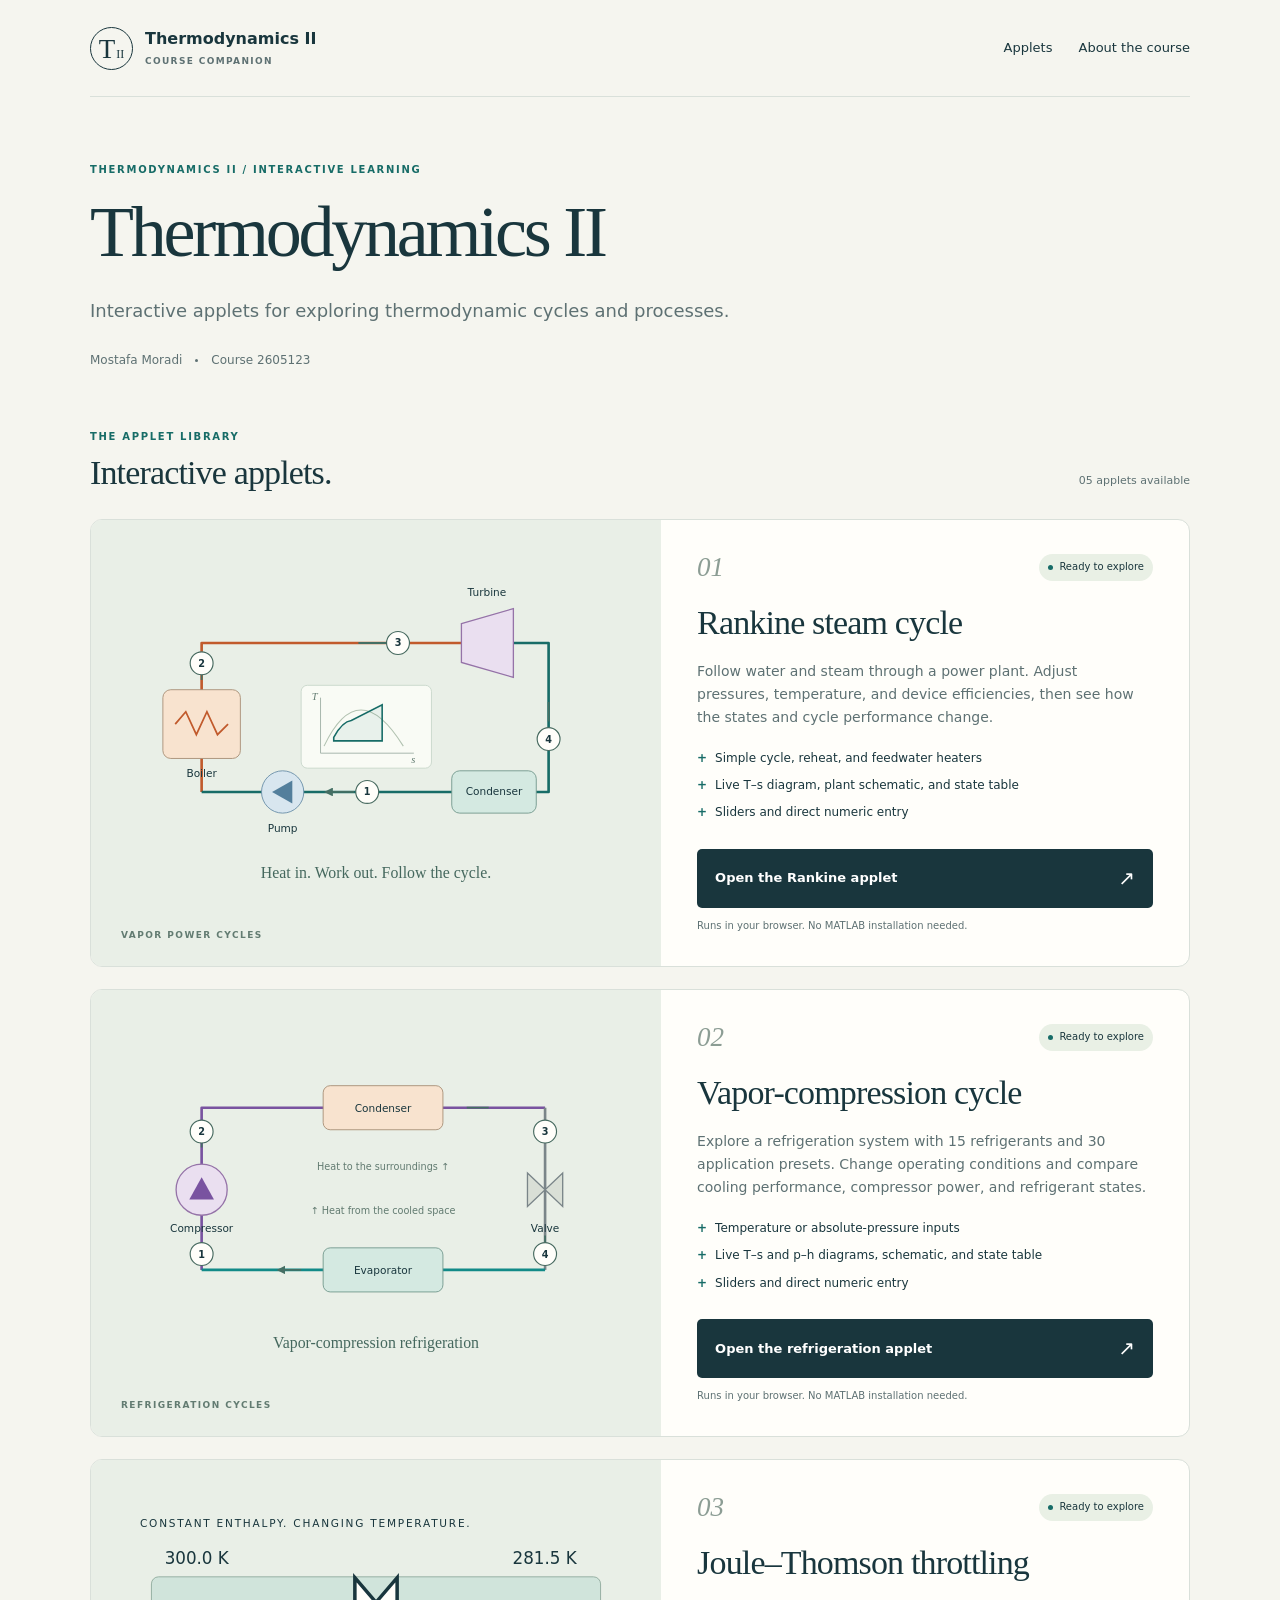
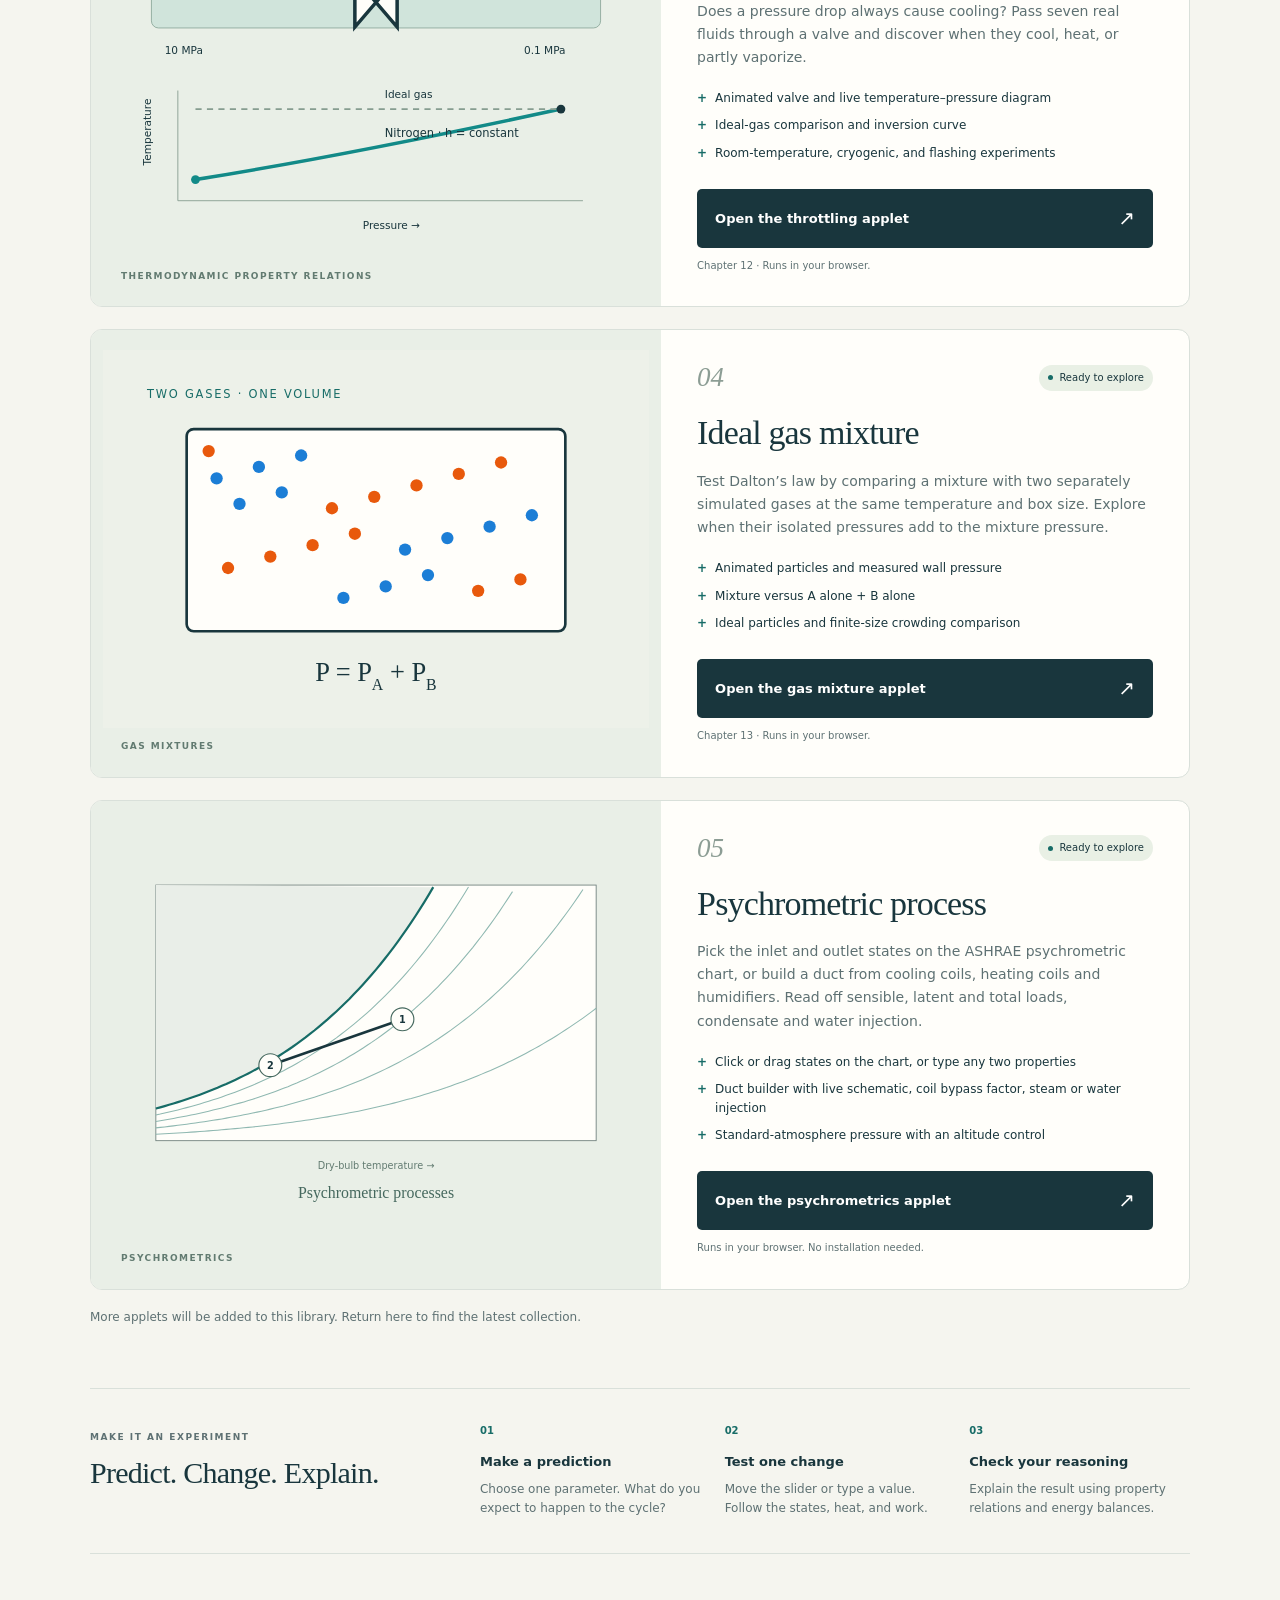
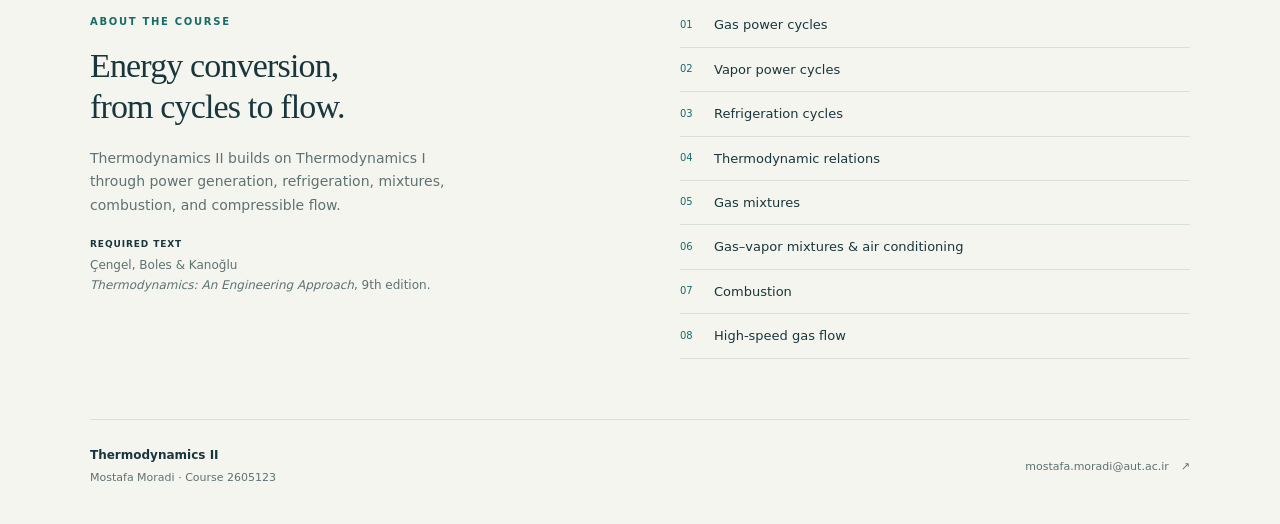
==== commit 7b754ffc: "Update index.html" ====
--- a/index.html
+++ b/index.html
@@ -7,11 +7,12 @@
 <header class="masthead"><a class="course-name" href="index.html" aria-label="Thermodynamics II home"><span class="course-mark" aria-hidden="true">T<span>II</span></span><span>Thermodynamics II<small>COURSE COMPANION</small></span></a><nav aria-label="Course navigation"><a href="#applets">Applets</a><a href="#course">About the course</a></nav></header>
 <main>
 <section class="intro" aria-labelledby="course-title"><p class="eyebrow">THERMODYNAMICS II / INTERACTIVE LEARNING</p><h1 id="course-title">Thermodynamics II</h1><p class="lead">Interactive applets for exploring thermodynamic cycles and processes.</p><div class="byline"><span>Mostafa Moradi</span><span class="divider" aria-hidden="true"></span><span>Course 2605123</span></div></section>
-<section class="library" id="applets" aria-labelledby="library-title"><div class="section-heading"><div><p class="eyebrow">THE APPLET LIBRARY</p><h2 id="library-title">Interactive applets.</h2></div><span class="count">04 applets available</span></div>
+<section class="library" id="applets" aria-labelledby="library-title"><div class="section-heading"><div><p class="eyebrow">THE APPLET LIBRARY</p><h2 id="library-title">Interactive applets.</h2></div><span class="count">05 applets available</span></div>
 <article class="applet"><div class="applet-art"><a href="applets/rankine/index.html" tabindex="-1" aria-hidden="true"><img src="assets/rankine-cycle.svg" width="620" height="430" alt=""></a><span class="art-caption">VAPOR POWER CYCLES</span></div><div class="applet-copy"><div class="applet-meta"><span class="applet-number">01</span><span class="available"><i aria-hidden="true"></i>Ready to explore</span></div><h3>Rankine steam cycle</h3><p>Follow water and steam through a power plant. Adjust pressures, temperature, and device efficiencies, then see how the states and cycle performance change.</p><ul class="features"><li>Simple cycle, reheat, and feedwater heaters</li><li>Live T–s diagram, plant schematic, and state table</li><li>Sliders and direct numeric entry</li></ul><a class="open-app" href="applets/rankine/index.html">Open the Rankine applet <span aria-hidden="true">↗</span></a><p class="browser-note">Runs in your browser. No MATLAB installation needed.</p></div></article>
 <article class="applet"><div class="applet-art"><a href="applets/vapor-compression/index.html" tabindex="-1" aria-hidden="true"><img src="assets/vapor-compression.svg" width="620" height="430" alt=""></a><span class="art-caption">REFRIGERATION CYCLES</span></div><div class="applet-copy"><div class="applet-meta"><span class="applet-number">02</span><span class="available"><i aria-hidden="true"></i>Ready to explore</span></div><h3>Vapor-compression cycle</h3><p>Explore a refrigeration system with 15 refrigerants and 30 application presets. Change operating conditions and compare cooling performance, compressor power, and refrigerant states.</p><ul class="features"><li>Temperature or absolute-pressure inputs</li><li>Live T–s and p–h diagrams, schematic, and state table</li><li>Sliders and direct numeric entry</li></ul><a class="open-app" href="applets/vapor-compression/index.html">Open the refrigeration applet <span aria-hidden="true">↗</span></a><p class="browser-note">Runs in your browser. No MATLAB installation needed.</p></div></article>
 <article class="applet"><div class="applet-art"><a href="applets/joule-thomson/index.html" tabindex="-1" aria-hidden="true"><img src="assets/joule-thomson.svg" width="620" height="430" alt=""></a><span class="art-caption">THERMODYNAMIC PROPERTY RELATIONS</span></div><div class="applet-copy"><div class="applet-meta"><span class="applet-number">03</span><span class="available"><i aria-hidden="true"></i>Ready to explore</span></div><h3>Joule–Thomson throttling</h3><p>Does a pressure drop always cause cooling? Pass seven real fluids through a valve and discover when they cool, heat, or partly vaporize.</p><ul class="features"><li>Animated valve and live temperature–pressure diagram</li><li>Ideal-gas comparison and inversion curve</li><li>Room-temperature, cryogenic, and flashing experiments</li></ul><a class="open-app" href="applets/joule-thomson/index.html">Open the throttling applet <span aria-hidden="true">↗</span></a><p class="browser-note">Chapter 12 · Runs in your browser.</p></div></article>
 <article class="applet"><div class="applet-art"><a href="applets/ideal-gas-mixture/index.html" tabindex="-1" aria-hidden="true"><img src="assets/ideal-gas-mixture.svg" width="620" height="430" alt=""></a><span class="art-caption">GAS MIXTURES</span></div><div class="applet-copy"><div class="applet-meta"><span class="applet-number">04</span><span class="available"><i aria-hidden="true"></i>Ready to explore</span></div><h3>Ideal gas mixture</h3><p>Test Dalton’s law by comparing a mixture with two separately simulated gases at the same temperature and box size. Explore when their isolated pressures add to the mixture pressure.</p><ul class="features"><li>Animated particles and measured wall pressure</li><li>Mixture versus A alone + B alone</li><li>Ideal particles and finite-size crowding comparison</li></ul><a class="open-app" href="applets/ideal-gas-mixture/index.html">Open the gas mixture applet <span aria-hidden="true">↗</span></a><p class="browser-note">Chapter 13 · Runs in your browser.</p></div></article>
+<article class="applet"><div class="applet-art"><a href="applets/psychrometrics/index.html" tabindex="-1" aria-hidden="true"><img src="assets/psychrometrics.svg" width="620" height="430" alt=""></a><span class="art-caption">PSYCHROMETRICS</span></div><div class="applet-copy"><div class="applet-meta"><span class="applet-number">05</span><span class="available"><i aria-hidden="true"></i>Ready to explore</span></div><h3>Psychrometric process</h3><p>Pick the inlet and outlet states on the ASHRAE psychrometric chart, or build a duct from cooling coils, heating coils and humidifiers. Read off sensible, latent and total loads, condensate and water injection.</p><ul class="features"><li>Click or drag states on the chart, or type any two properties</li><li>Duct builder with live schematic, coil bypass factor, steam or water injection</li><li>Standard-atmosphere pressure with an altitude control</li></ul><a class="open-app" href="applets/psychrometrics/index.html">Open the psychrometrics applet <span aria-hidden="true">↗</span></a><p class="browser-note">Runs in your browser. No installation needed.</p></div></article>
 <p class="library-note">More applets will be added to this library. Return here to find the latest collection.</p>
 </section>
 <section class="study" aria-labelledby="study-title"><div><p class="eyebrow">MAKE IT AN EXPERIMENT</p><h2 id="study-title">Predict. Change. Explain.</h2></div><ol><li><span>01</span><div><h3>Make a prediction</h3><p>Choose one parameter. What do you expect to happen to the cycle?</p></div></li><li><span>02</span><div><h3>Test one change</h3><p>Move the slider or type a value. Follow the states, heat, and work.</p></div></li><li><span>03</span><div><h3>Check your reasoning</h3><p>Explain the result using property relations and energy balances.</p></div></li></ol></section>
